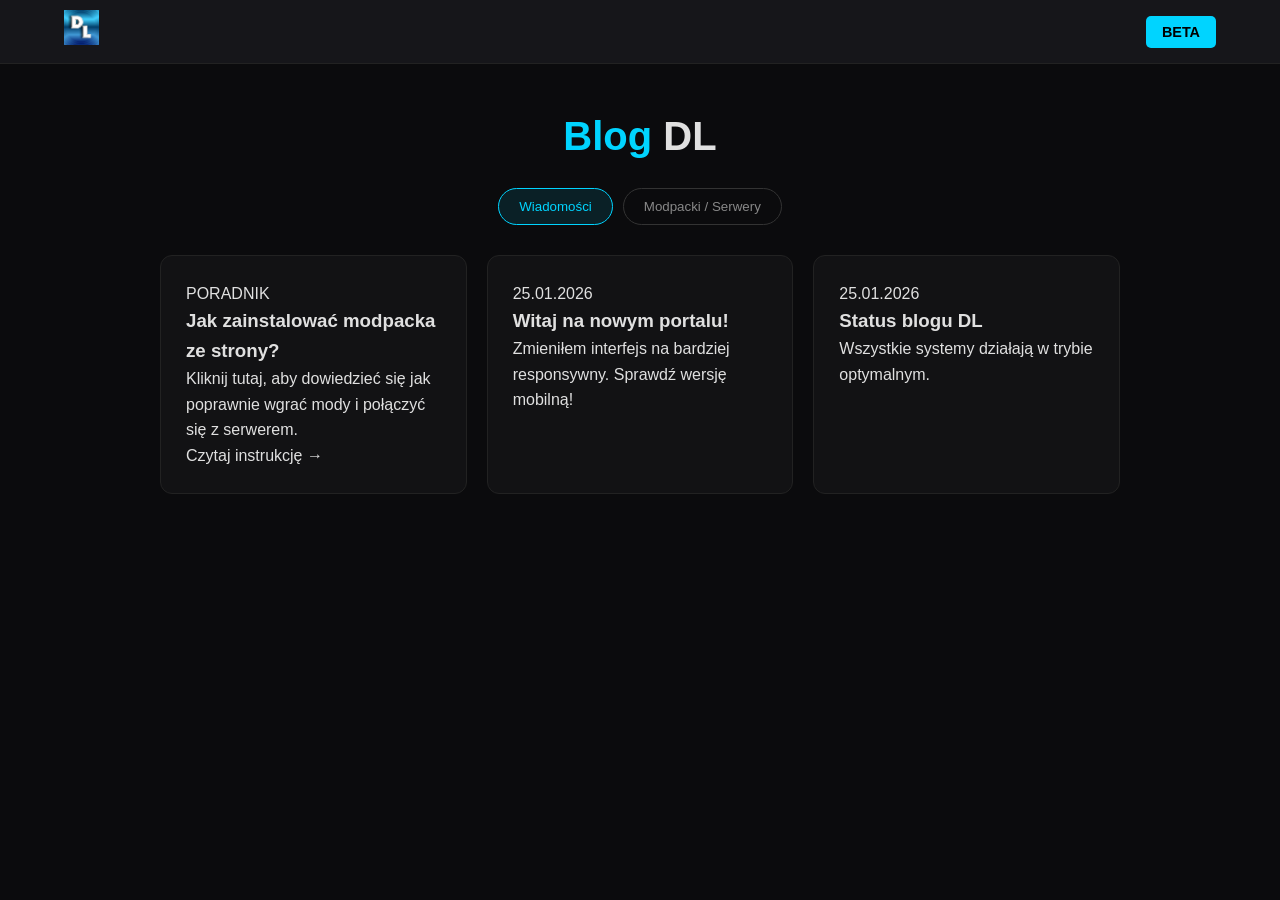
==== index.html @ 13328d5a "Update index.html" ====
<!DOCTYPE html>
<html lang="pl">
<head>
    <meta charset="UTF-8">
    <meta name="viewport" content="width=device-width, initial-scale=1.0">
    <title>G_Portal | Home</title>
    <link rel="stylesheet" href="style.css">
</head>
<body>
    <nav class="navbar">
        <div class="logo-container">
            <img src="logo.png" alt="Logo" class="main-logo">
            <span class="blog-title"> </span>
        </div>
        <div class="nav-links">
            <a href="loginbeta1.html" class="beta-button">BETA</a>
        </div>
    </nav>

    <main class="hero-section">
        <div class="hero-content">
            <h1><span class="accent">Blog </span>DL</h1>
            
            <div class="tabs-nav">
                <button class="tab-btn active" onclick="openTab('blog')">Wiadomości</button>
                <button class="tab-btn" onclick="openTab('modpacks')">Modpacki / Serwery</button>
            </div>

            <div id="blog" class="tab-content active">
                <div class="blog-grid">
                    <article class="card highlight-card" onclick="window.location.href='wiadomość3.html'">
                        <div class="post-date">PORADNIK</div>
                        <h3>Jak zainstalować modpacka ze strony?</h3>
                        <p>Kliknij tutaj, aby dowiedzieć się jak poprawnie wgrać mody i połączyć się z serwerem.</p>
                        <span class="read-more">Czytaj instrukcję →</span>
                    </article>

                    <article class="card">
                        <div class="post-date">25.01.2026</div>
                        <h3>Witaj na nowym portalu!</h3>
                        <p>Zmieniłem interfejs na bardziej responsywny. Sprawdź wersję mobilną!</p>
                    </article>

                    <article class="card">
                        <div class="post-date">25.01.2026</div>
                        <h3>Status blogu DL</h3>
                        <p>Wszystkie systemy działają w trybie optymalnym.</p>
                    </article>
                </div>
            </div>

            <div id="modpacks" class="tab-content">
                <div class="blog-grid">
                    <div class="card mod-card">
                        <h3>Wojsko Polskie</h3>
                        <p class="server-ip">IP: wojskopolskie.aternos.me</p>
                        <a href="https://download1529.mediafire.com/cdyxhd4mrjsgagW1Ze_TFlauM4Q322eJmUCiXwSU2YRpbJs0Zu9rr7cKOu8FnKkytx78t9kcFyFd86Iozb3DvdPZkmvvk2iDBwBbO8jPn9J5jqrTjaYl9ERb_0JY22T7Q9xe7B35fwmbMgdGys-W_Qj-yT7CnNjP1oujHc4iuXedl3k/wc2po04at6znpi2/Wojsko.zip" class="download-btn">Pobierz Modpack (383MB)</a>
                    </div>
                    <div class="card mod-card">
                        <h3>PPKP (Pseudo PKP)</h3>
                        <p class="server-ip">ppkp.feathermc.gg</p>
                         <a href="https://download1078.mediafire.com/up90doz2w1lg5WGp_981eYvrlbWtyJGGgPFbSXtkC50tVpncoFByZATiAMd6-Mt5VP6UbtNVYIr7j9_X3AMYEytyOOk4WCQUEFwE-l6lHROm8KJ61uZW63OpB61RlG9rqTHRlqEWkdqq3XqUkcX3_kBtjoQ5bJWUBKarylPXQNEgWVY/kb6kowuaxozg34o/PPKP.zip" class="download-btn">Pobierz Modpack (162MB)</a>
                    </div>
                </div>
            </div>

        </div>
    </main>

    <script>
        function openTab(tabId) {
            document.querySelectorAll('.tab-content').forEach(tab => {
                tab.classList.remove('active');
            });
            document.querySelectorAll('.tab-btn').forEach(btn => {
                btn.classList.remove('active');
            });
            document.getElementById(tabId).classList.add('active');
            event.currentTarget.classList.add('active');
        }
    </script>
</body>
</html>
---- style.css ----
/* --- RESET I ZMIENNE --- */
* {
    box-sizing: border-box;
    margin: 0;
    padding: 0;
}

:root {
    --bg-color: #0b0b0d;
    --card-bg: #121214;
    --accent: #00d4ff;
    --text-main: #e0e0e0;
    --text-dim: #888;
}

body {
    background-color: var(--bg-color);
    color: var(--text-main);
    font-family: 'Segoe UI', sans-serif;
    line-height: 1.6;
    overflow-x: hidden;
}

/* --- NAWIGACJA --- */
.navbar {
    display: flex;
    justify-content: space-between;
    align-items: center;
    padding: 10px 5%;
    background: #16161a;
    border-bottom: 1px solid #222;
}

.main-logo { height: 35px; width: auto; }
.blog-title { font-weight: bold; margin-left: 10px; }

.beta-button {
    background: var(--accent);
    color: #000;
    padding: 8px 16px;
    border-radius: 5px;
    text-decoration: none;
    font-weight: bold;
    font-size: 0.9rem;
}

/* --- KONTENER TREŚCI --- */
.hero-section {
    max-width: 1000px; /* Zapobiega rozlaniu się strony */
    margin: 0 auto;
    padding: 40px 20px;
    text-align: center;
}

h1 { font-size: 2.5rem; margin-bottom: 20px; }
.accent { color: var(--accent); }

/* --- ZAKŁADKI --- */
.tabs-nav {
    display: flex;
    justify-content: center;
    gap: 10px;
    margin-bottom: 30px;
}

.tab-btn {
    background: transparent;
    border: 1px solid #333;
    color: var(--text-dim);
    padding: 10px 20px;
    border-radius: 20px;
    cursor: pointer;
    transition: 0.3s;
}

.tab-btn.active {
    border-color: var(--accent);
    color: var(--accent);
    background: rgba(0, 212, 255, 0.1);
}

/* --- GRID I KARTY --- */
.blog-grid {
    display: grid;
    grid-template-columns: repeat(auto-fit, minmax(300px, 1fr));
    gap: 20px;
}

.card {
    background: var(--card-bg);
    border: 1px solid #222;
    padding: 25px;
    border-radius: 12px;
    text-align: left;
}

.server-ip {
    background: #000;
    padding: 10px;
    border-radius: 6px;
    font-family: monospace;
    margin: 15px 0;
    color: var(--accent);
    font-size: 0.9rem;
}

/* --- PRZYCISK POBIERANIA --- */
.download-btn {
    display: block;
    width: 100%;
    text-align: center;
    background: #007bff; /* Wyraźny niebieski MediaFire */
    color: white;
    padding: 12px;
    border-radius: 8px;
    text-decoration: none;
    font-weight: bold;
    margin-top: 10px;
    transition: 0.3s;
}

.download-btn:hover {
    background: #0056b3;
    transform: scale(1.02);
}

.offline { color: #ff4d4d; font-weight: bold; }
.tab-content { display: none; }
.tab-content.active { display: block; }

/* MOBILKI */
@media (max-width: 600px) {
    .blog-grid { grid-template-columns: 1fr; }
    .blog-title { display: none; }
}
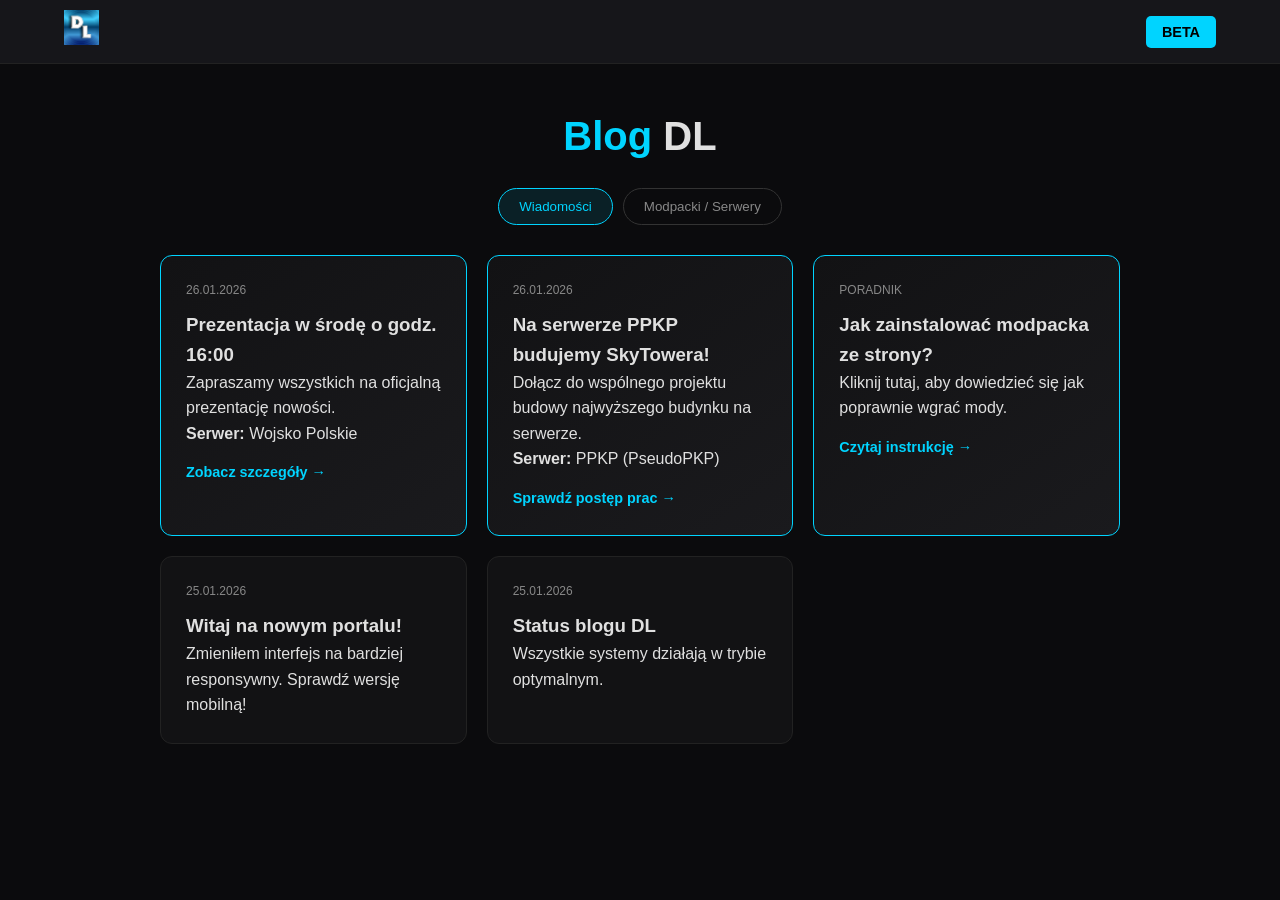
==== commit f97484fd: "Update index.html" ====
--- a/index.html
+++ b/index.html
@@ -28,10 +28,27 @@
 
             <div id="blog" class="tab-content active">
                 <div class="blog-grid">
+                    
+                    <article class="card highlight-card" onclick="window.location.href='present1.html'" style="cursor: pointer;">
+                        <div class="post-date">26.01.2026</div>
+                        <h3>Prezentacja w środę o godz. 16:00</h3>
+                        <p>Zapraszamy wszystkich na oficjalną prezentację nowości.</p>
+                        <p><strong>Serwer:</strong> Wojsko Polskie</p>
+                        <span class="read-more">Zobacz szczegóły →</span>
+                    </article>
+
+                    <article class="card highlight-card" onclick="window.location.href='PPKP1.html'" style="cursor: pointer;">
+                        <div class="post-date">26.01.2026</div>
+                        <h3>Na serwerze PPKP budujemy SkyTowera!</h3>
+                        <p>Dołącz do wspólnego projektu budowy najwyższego budynku na serwerze.</p>
+                        <p><strong>Serwer:</strong> PPKP (PseudoPKP)</p>
+                        <span class="read-more">Sprawdź postęp prac →</span>
+                    </article>
+
                     <article class="card highlight-card" onclick="window.location.href='wiadomość3.html'">
                         <div class="post-date">PORADNIK</div>
                         <h3>Jak zainstalować modpacka ze strony?</h3>
-                        <p>Kliknij tutaj, aby dowiedzieć się jak poprawnie wgrać mody i połączyć się z serwerem.</p>
+                        <p>Kliknij tutaj, aby dowiedzieć się jak poprawnie wgrać mody.</p>
                         <span class="read-more">Czytaj instrukcję →</span>
                     </article>
 
--- a/style.css
+++ b/style.css
@@ -46,7 +46,7 @@
 
 /* --- KONTENER TREŚCI --- */
 .hero-section {
-    max-width: 1000px; /* Zapobiega rozlaniu się strony */
+    max-width: 1000px;
     margin: 0 auto;
     padding: 40px 20px;
     text-align: center;
@@ -92,6 +92,32 @@
     padding: 25px;
     border-radius: 12px;
     text-align: left;
+    transition: transform 0.3s ease;
+}
+
+.card:hover {
+    transform: translateY(-5px);
+}
+
+/* SPECYFICZNY STYL DLA INSTRUKCJI */
+.highlight-card {
+    border: 1px solid var(--accent);
+    cursor: pointer;
+    background: linear-gradient(145deg, #121214, #1a1a1d);
+}
+
+.highlight-card .read-more {
+    display: block;
+    margin-top: 15px;
+    color: var(--accent);
+    font-weight: bold;
+    font-size: 0.9rem;
+}
+
+.post-date {
+    font-size: 0.75rem;
+    color: var(--text-dim);
+    margin-bottom: 10px;
 }
 
 .server-ip {
@@ -109,7 +135,7 @@
     display: block;
     width: 100%;
     text-align: center;
-    background: #007bff; /* Wyraźny niebieski MediaFire */
+    background: #007bff;
     color: white;
     padding: 12px;
     border-radius: 8px;
@@ -124,7 +150,6 @@
     transform: scale(1.02);
 }
 
-.offline { color: #ff4d4d; font-weight: bold; }
 .tab-content { display: none; }
 .tab-content.active { display: block; }
 
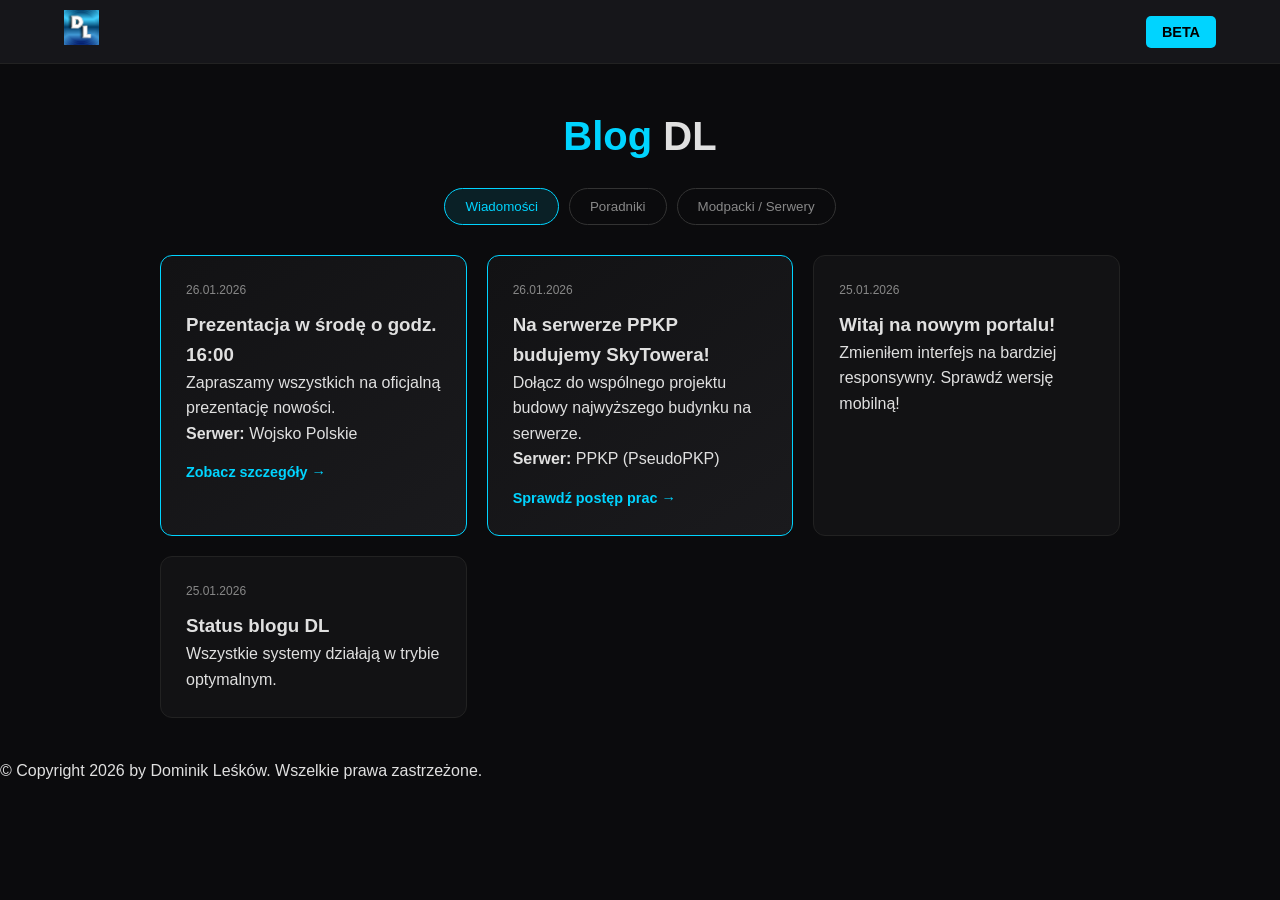
==== commit ee36ecd1: "Update index.html" ====
--- a/index.html
+++ b/index.html
@@ -23,6 +23,7 @@
             
             <div class="tabs-nav">
                 <button class="tab-btn active" onclick="openTab('blog')">Wiadomości</button>
+                <button class="tab-btn" onclick="openTab('guides')">Poradniki</button>
                 <button class="tab-btn" onclick="openTab('modpacks')">Modpacki / Serwery</button>
             </div>
 
@@ -45,13 +46,6 @@
                         <span class="read-more">Sprawdź postęp prac →</span>
                     </article>
 
-                    <article class="card highlight-card" onclick="window.location.href='wiadomość3.html'">
-                        <div class="post-date">PORADNIK</div>
-                        <h3>Jak zainstalować modpacka ze strony?</h3>
-                        <p>Kliknij tutaj, aby dowiedzieć się jak poprawnie wgrać mody.</p>
-                        <span class="read-more">Czytaj instrukcję →</span>
-                    </article>
-
                     <article class="card">
                         <div class="post-date">25.01.2026</div>
                         <h3>Witaj na nowym portalu!</h3>
@@ -62,6 +56,17 @@
                         <div class="post-date">25.01.2026</div>
                         <h3>Status blogu DL</h3>
                         <p>Wszystkie systemy działają w trybie optymalnym.</p>
+                    </article>
+                </div>
+            </div>
+
+            <div id="guides" class="tab-content">
+                <div class="blog-grid">
+                    <article class="card highlight-card" onclick="window.location.href='wiadomość3.html'" style="cursor: pointer;">
+                        <div class="post-date">PORADNIK</div>
+                        <h3>Jak zainstalować modpacka ze strony?</h3>
+                        <p>Kompletna instrukcja instalacji modów dla początkujących i zaawansowanych.</p>
+                        <span class="read-more">Otwórz poradnik →</span>
                     </article>
                 </div>
             </div>
@@ -80,18 +85,18 @@
                     </div>
                 </div>
             </div>
-
         </div>
     </main>
 
+    <footer class="site-footer">
+        <div class="footer-line"></div>
+        <p>© Copyright 2026 by Dominik Leśków. Wszelkie prawa zastrzeżone.</p>
+    </footer>
+
     <script>
         function openTab(tabId) {
-            document.querySelectorAll('.tab-content').forEach(tab => {
-                tab.classList.remove('active');
-            });
-            document.querySelectorAll('.tab-btn').forEach(btn => {
-                btn.classList.remove('active');
-            });
+            document.querySelectorAll('.tab-content').forEach(tab => tab.classList.remove('active'));
+            document.querySelectorAll('.tab-btn').forEach(btn => btn.classList.remove('active'));
             document.getElementById(tabId).classList.add('active');
             event.currentTarget.classList.add('active');
         }
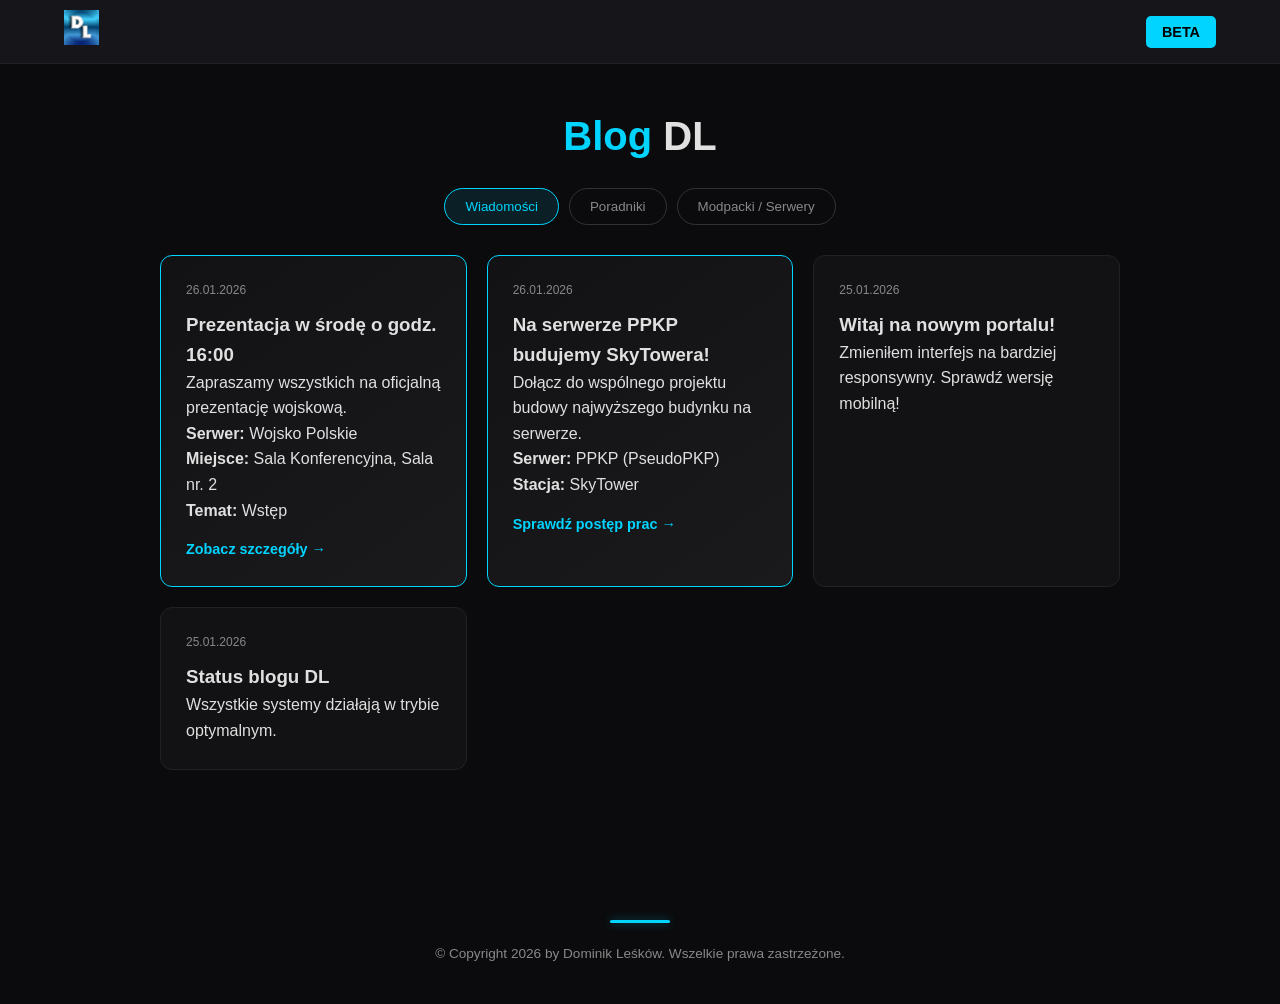
==== commit f503b3ee: "Update index.html" ====
--- a/index.html
+++ b/index.html
@@ -33,8 +33,10 @@
                     <article class="card highlight-card" onclick="window.location.href='present1.html'" style="cursor: pointer;">
                         <div class="post-date">26.01.2026</div>
                         <h3>Prezentacja w środę o godz. 16:00</h3>
-                        <p>Zapraszamy wszystkich na oficjalną prezentację nowości.</p>
+                        <p>Zapraszamy wszystkich na oficjalną prezentację wojskową.</p>
                         <p><strong>Serwer:</strong> Wojsko Polskie</p>
+                        <p><strong>Miejsce:</strong> Sala Konferencyjna, Sala nr. 2</p>
+                        <p><strong>Temat:</strong> Wstęp</p>
                         <span class="read-more">Zobacz szczegóły →</span>
                     </article>
 
@@ -43,6 +45,7 @@
                         <h3>Na serwerze PPKP budujemy SkyTowera!</h3>
                         <p>Dołącz do wspólnego projektu budowy najwyższego budynku na serwerze.</p>
                         <p><strong>Serwer:</strong> PPKP (PseudoPKP)</p>
+                        <p><strong>Stacja:</strong> SkyTower</p>
                         <span class="read-more">Sprawdź postęp prac →</span>
                     </article>
 
--- a/style.css
+++ b/style.css
@@ -158,3 +158,28 @@
     .blog-grid { grid-template-columns: 1fr; }
     .blog-title { display: none; }
 }
+/* --- STOPKA --- */
+.site-footer {
+    text-align: center;
+    padding: 60px 20px 40px 20px;
+    margin-top: 50px;
+    color: var(--text-dim);
+    font-size: 0.85rem;
+}
+
+.footer-line {
+    width: 60px;
+    height: 3px;
+    background: var(--accent);
+    margin: 0 auto 20px auto;
+    border-radius: 10px;
+    box-shadow: 0 0 10px rgba(0, 212, 255, 0.4);
+}
+
+.read-more {
+    display: block;
+    margin-top: 15px;
+    color: var(--accent);
+    font-weight: bold;
+    font-size: 0.85rem;
+}
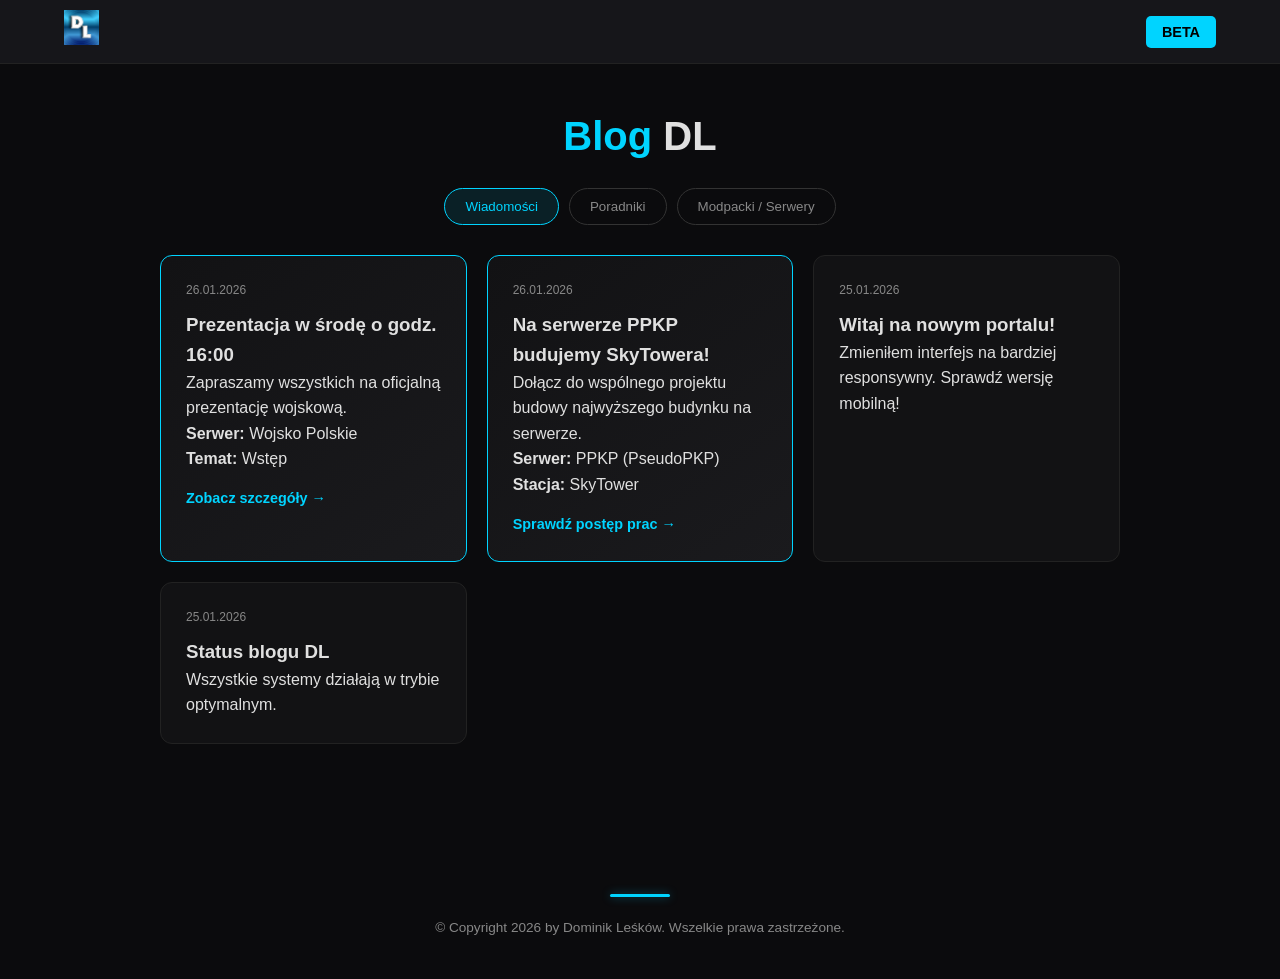
==== commit c0797d01: "Update index.html" ====
--- a/index.html
+++ b/index.html
@@ -4,6 +4,7 @@
     <meta charset="UTF-8">
     <meta name="viewport" content="width=device-width, initial-scale=1.0">
     <title>G_Portal | Home</title>
+    <link rel="icon" type="image/png" href="logo.png">
     <link rel="stylesheet" href="style.css">
 </head>
 <body>
@@ -35,7 +36,6 @@
                         <h3>Prezentacja w środę o godz. 16:00</h3>
                         <p>Zapraszamy wszystkich na oficjalną prezentację wojskową.</p>
                         <p><strong>Serwer:</strong> Wojsko Polskie</p>
-                        <p><strong>Miejsce:</strong> Sala Konferencyjna, Sala nr. 2</p>
                         <p><strong>Temat:</strong> Wstęp</p>
                         <span class="read-more">Zobacz szczegóły →</span>
                     </article>
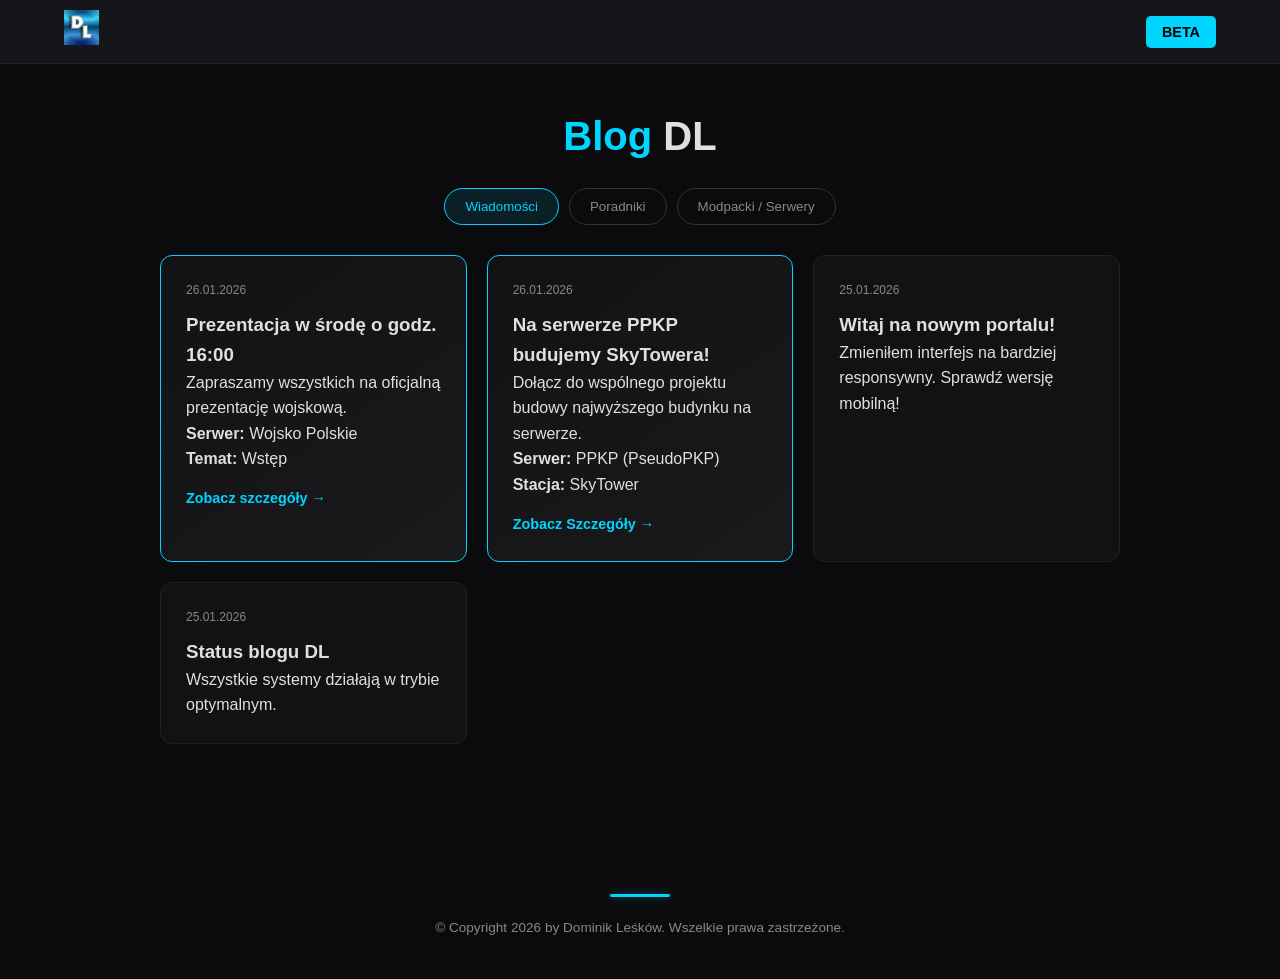
==== commit 31b951c2: "Update index.html" ====
--- a/index.html
+++ b/index.html
@@ -46,7 +46,7 @@
                         <p>Dołącz do wspólnego projektu budowy najwyższego budynku na serwerze.</p>
                         <p><strong>Serwer:</strong> PPKP (PseudoPKP)</p>
                         <p><strong>Stacja:</strong> SkyTower</p>
-                        <span class="read-more">Sprawdź postęp prac →</span>
+                        <span class="read-more">Zobacz Szczegóły →</span>
                     </article>
 
                     <article class="card">
@@ -69,7 +69,7 @@
                         <div class="post-date">PORADNIK</div>
                         <h3>Jak zainstalować modpacka ze strony?</h3>
                         <p>Kompletna instrukcja instalacji modów dla początkujących i zaawansowanych.</p>
-                        <span class="read-more">Otwórz poradnik →</span>
+                        <span class="read-more">Zobacz Szczegóły →</span>
                     </article>
                 </div>
             </div>
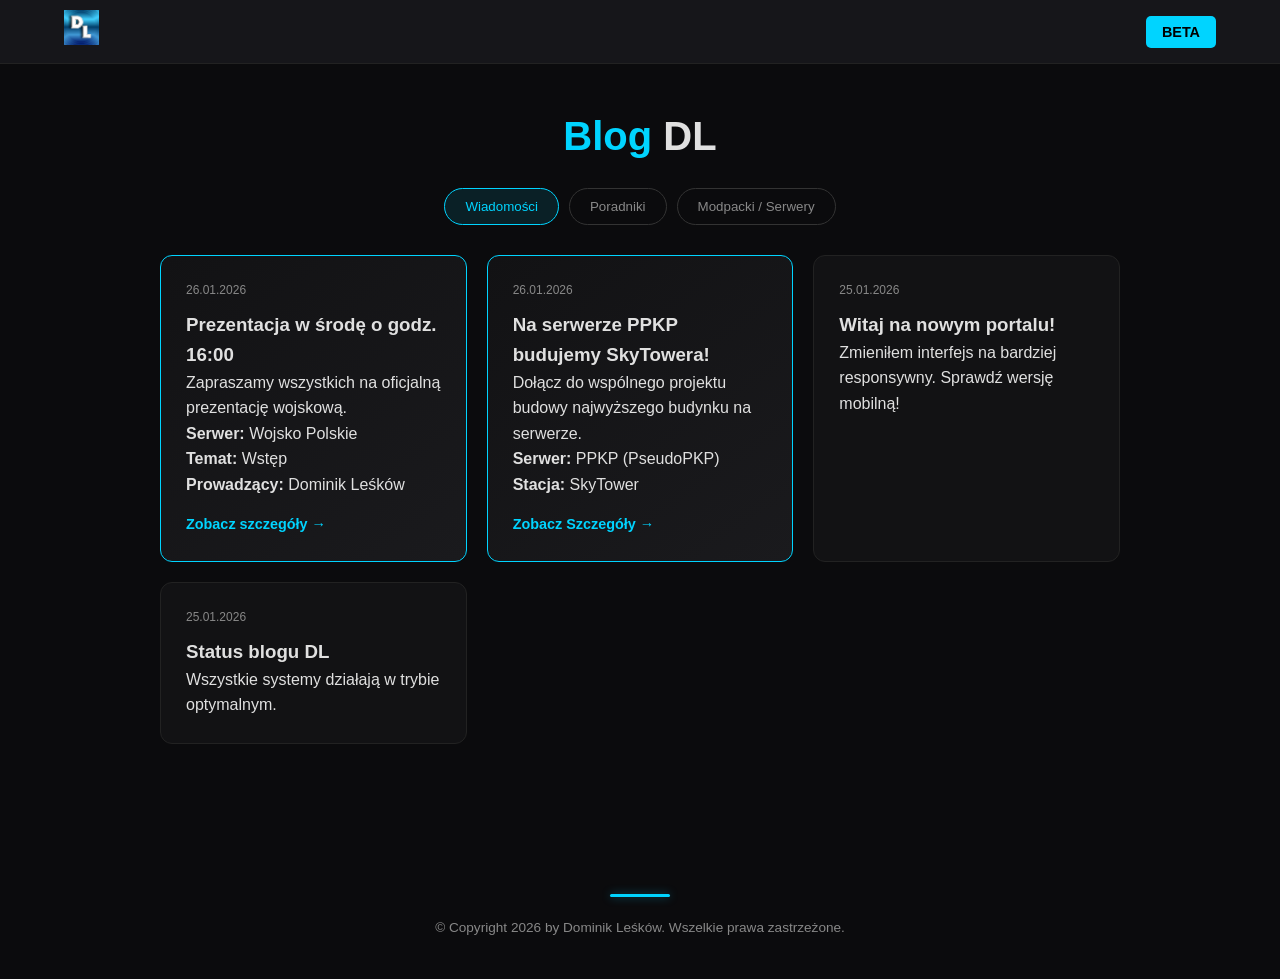
==== commit f7152605: "Update index.html" ====
--- a/index.html
+++ b/index.html
@@ -37,6 +37,7 @@
                         <p>Zapraszamy wszystkich na oficjalną prezentację wojskową.</p>
                         <p><strong>Serwer:</strong> Wojsko Polskie</p>
                         <p><strong>Temat:</strong> Wstęp</p>
+                        <p><strong>Prowadzący:</strong> Dominik Leśków</p>
                         <span class="read-more">Zobacz szczegóły →</span>
                     </article>
 
